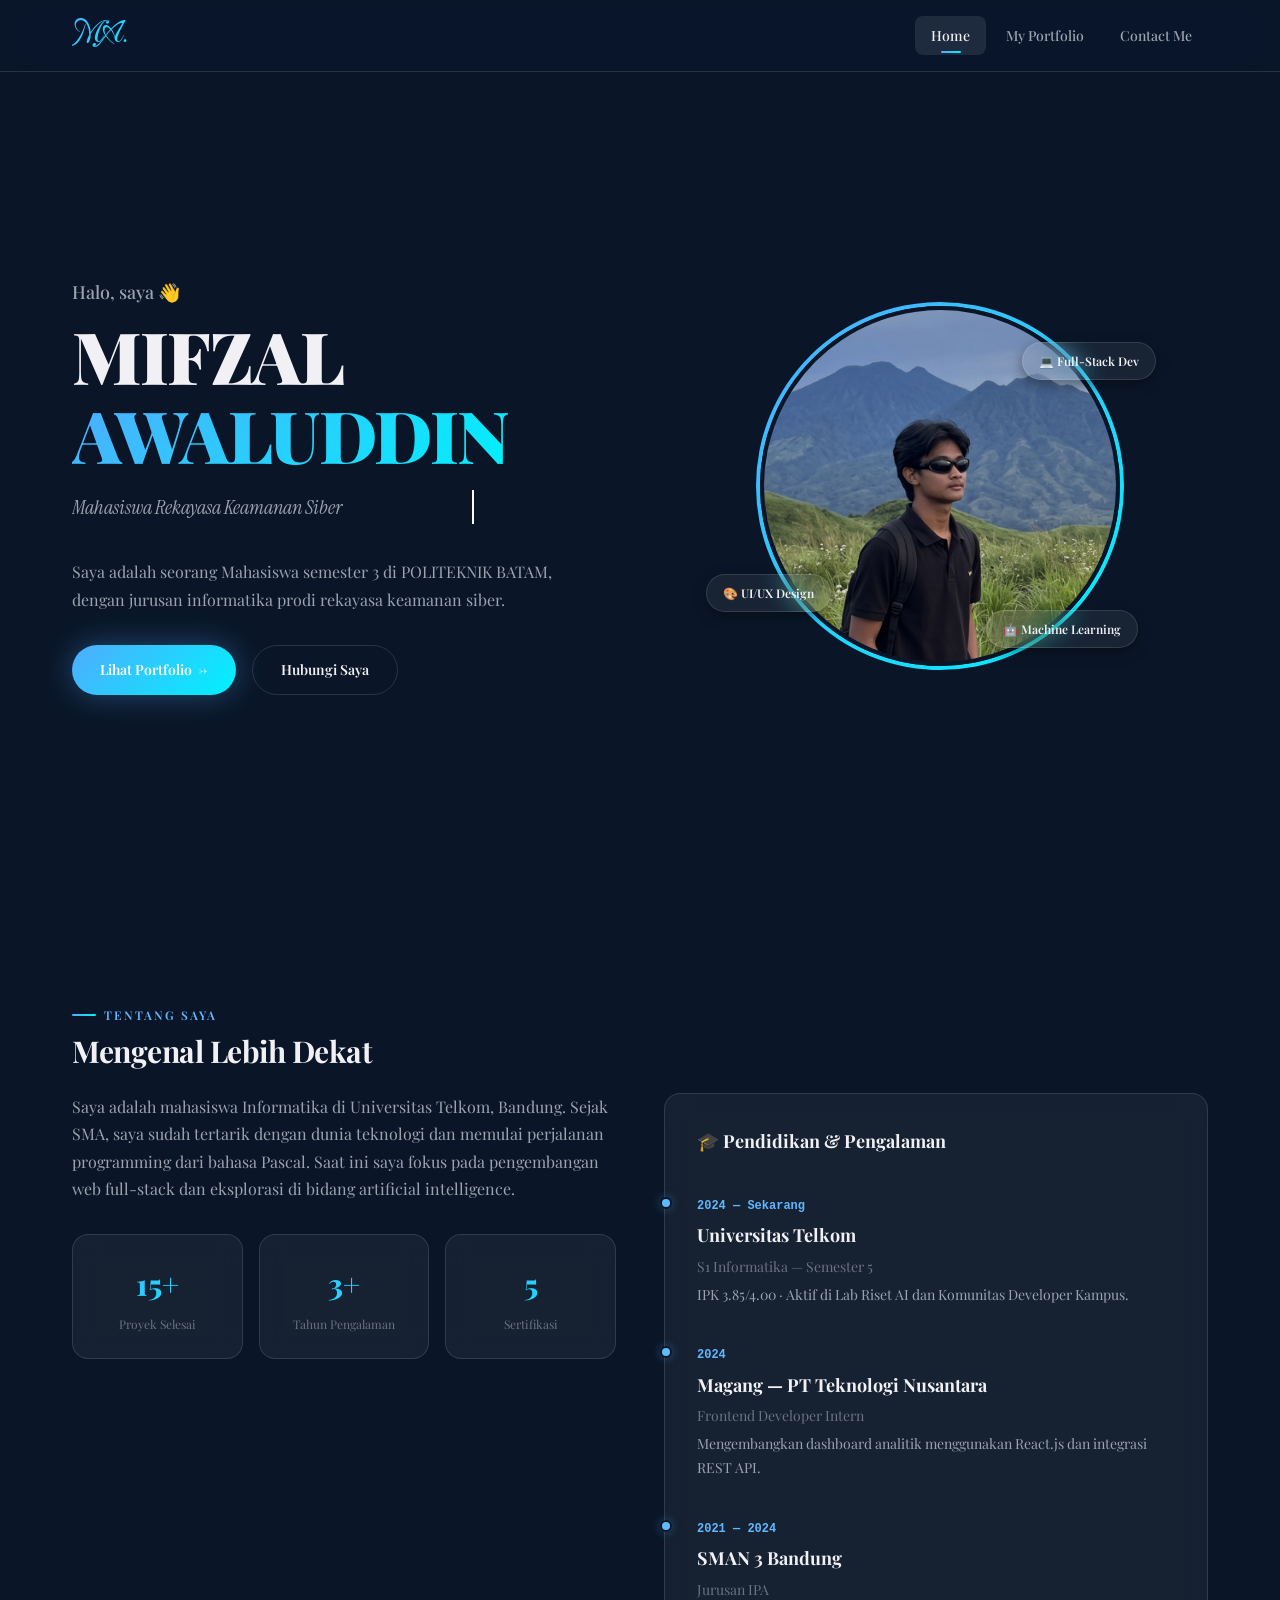
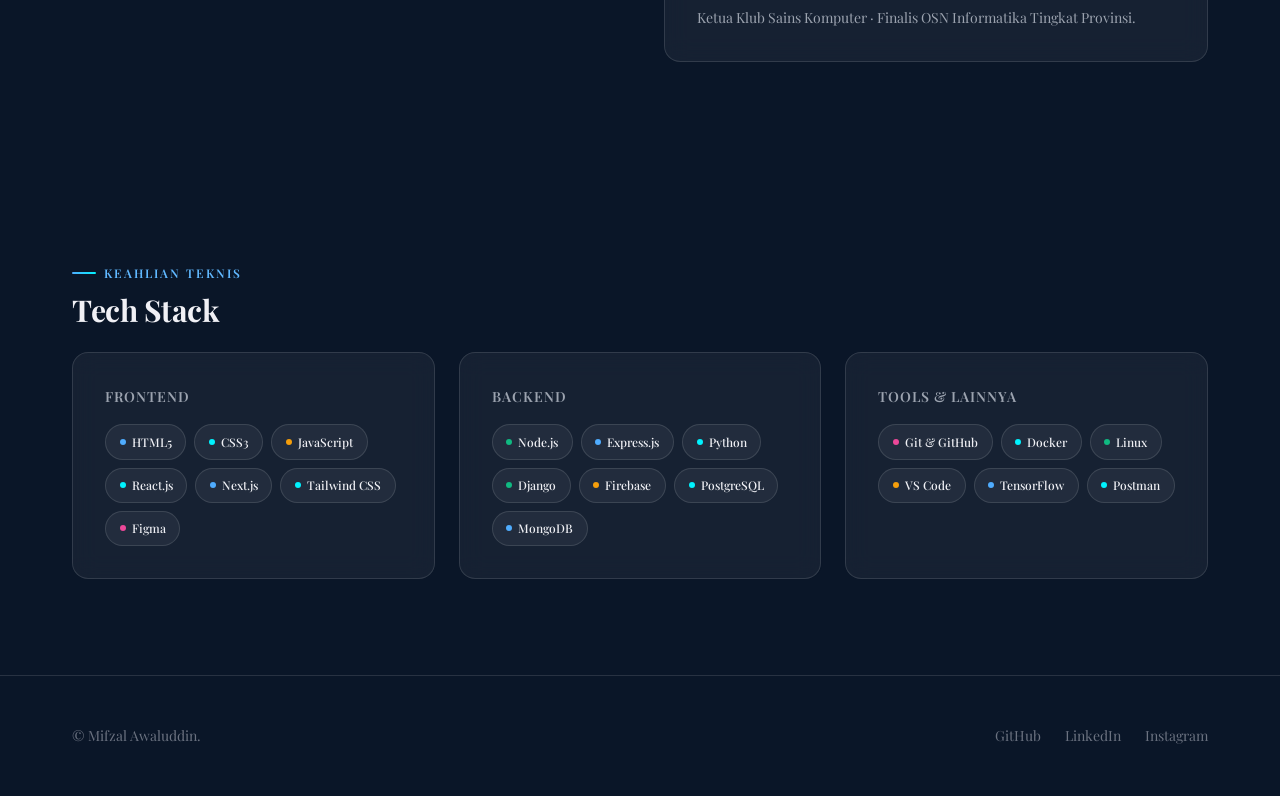
==== Minggu 1/index.html @ b187b5bf "Add files via upload" ====
<!DOCTYPE html>
<html lang="id">
<head>
  <meta charset="UTF-8" />
  <meta name="viewport" content="width=device-width, initial-scale=1.0" />
  <meta name="description" content="Website profil pribadi mifzal awaluddin — Mahasiswa Informatika, Web Developer, dan UI/UX Enthusiast." />
  <title>Mifzal Awaluddin</title>
  <link rel="stylesheet" href="style.css" />
</head>
<body>

  
  <div class="bg-orbs" aria-hidden="true">
    <div class="orb"></div>
  </div>

  <nav class="navbar" id="navbar">
    <div class="navbar__inner">
      <a href="index.html" class="navbar__logo">MA.</a>
      <div class="navbar__links" id="navLinks">
        <a href="index.html" class="active">Home</a>
        <a href="portfolio.html">My Portfolio</a>
        <a href="contact.html">Contact Me</a>
      </div>
      <button class="navbar__toggle" id="navToggle" aria-label="Toggle menu">
        <span></span><span></span><span></span>
      </button>
    </div>
  </nav>

  <!-- ====== HERO ====== -->
  <section class="hero" id="hero">
    <div class="container">
      <div class="hero__grid">

        <!-- Text Column -->
        <div class="hero__content">
          <p class="hero__greeting">Halo, saya <span>👋</span></p>
          <h1 class="hero__name">MIFZAL<br /><span class="gradient">AWALUDDIN</span></h1>
          <p class="hero__role">
            <span class="typing">Mahasiswa Rekayasa Keamanan Siber</span></p>
          <p class="hero__bio">
            Saya adalah seorang Mahasiswa semester 3 di POLITEKNIK BATAM, dengan jurusan informatika prodi rekayasa keamanan siber.
          </p>
          <div class="hero__actions">
            <a href="portfolio.html" class="btn btn--primary">
              Lihat Portfolio &nbsp;→
            </a>
            <a href="contact.html" class="btn btn--outline">
              Hubungi Saya
            </a>
          </div>
        </div>

        <!-- Photo Column -->
        <div class="hero__photo-wrapper">
          <div class="hero__photo-ring">
            <img
              src="assets/img/profile.jpg"
              alt="Foto profil Mifzal Awaluddin"
              class="hero__photo"
              width="360"
              height="360"
            />
            <span class="hero__float-badge">💻 Full-Stack Dev</span>
            <span class="hero__float-badge">🎨 UI/UX Design</span>
            <span class="hero__float-badge">🤖 Machine Learning</span>
          </div>
        </div>

      </div>
    </div>
  </section>

  <!-- ====== ABOUT ====== -->
  <section class="section" id="about">
    <div class="container">
      <span class="section__label">Tentang Saya</span>
      <h2 class="section__title">Mengenal Lebih Dekat</h2>

      <div class="about__grid">
        <div class="about__text">
          <p>
            Saya adalah mahasiswa Informatika di Universitas Telkom, Bandung.
            Sejak SMA, saya sudah tertarik dengan dunia teknologi dan memulai
            perjalanan programming dari bahasa Pascal. Saat ini saya fokus pada
            pengembangan web full-stack dan eksplorasi di bidang artificial intelligence.
          </p>

          <div class="about__stats">
            <div class="stat-card glass-card">
              <div class="stat-card__number">15+</div>
              <div class="stat-card__label">Proyek Selesai</div>
            </div>
            <div class="stat-card glass-card">
              <div class="stat-card__number">3+</div>
              <div class="stat-card__label">Tahun Pengalaman</div>
            </div>
            <div class="stat-card glass-card">
              <div class="stat-card__number">5</div>
              <div class="stat-card__label">Sertifikasi</div>
            </div>
          </div>
        </div>

        <!-- Education Timeline -->
        <div class="glass-card">
          <h3 style="font-size: var(--fs-lg); font-weight: 700; margin-bottom: var(--space-xl);">
            🎓 Pendidikan &amp; Pengalaman
          </h3>
          <div class="timeline">
            <div class="timeline__item">
              <span class="timeline__date">2024 — Sekarang</span>
              <h4 class="timeline__title">Universitas Telkom</h4>
              <p class="timeline__subtitle">S1 Informatika — Semester 5</p>
              <p class="timeline__desc">IPK 3.85/4.00 · Aktif di Lab Riset AI dan Komunitas Developer Kampus.</p>
            </div>
            <div class="timeline__item">
              <span class="timeline__date">2024</span>
              <h4 class="timeline__title">Magang — PT Teknologi Nusantara</h4>
              <p class="timeline__subtitle">Frontend Developer Intern</p>
              <p class="timeline__desc">Mengembangkan dashboard analitik menggunakan React.js dan integrasi REST API.</p>
            </div>
            <div class="timeline__item">
              <span class="timeline__date">2021 — 2024</span>
              <h4 class="timeline__title">SMAN 3 Bandung</h4>
              <p class="timeline__subtitle">Jurusan IPA</p>
              <p class="timeline__desc">Ketua Klub Sains Komputer · Finalis OSN Informatika Tingkat Provinsi.</p>
            </div>
          </div>
        </div>
      </div>
    </div>
  </section>

  <!-- ====== SKILLS ====== -->
  <section class="section" id="skills">
    <div class="container">
      <span class="section__label">Keahlian Teknis</span>
      <h2 class="section__title">Tech Stack</h2>

      <div class="skills__categories">
        <div class="glass-card">
          <h3 class="skill-category__title">Frontend</h3>
          <div class="skill-badges">
            <span class="skill-badge"><span class="dot dot--purple"></span>HTML5</span>
            <span class="skill-badge"><span class="dot dot--cyan"></span>CSS3</span>
            <span class="skill-badge"><span class="dot dot--yellow"></span>JavaScript</span>
            <span class="skill-badge"><span class="dot dot--cyan"></span>React.js</span>
            <span class="skill-badge"><span class="dot dot--purple"></span>Next.js</span>
            <span class="skill-badge"><span class="dot dot--cyan"></span>Tailwind CSS</span>
            <span class="skill-badge"><span class="dot dot--pink"></span>Figma</span>
          </div>
        </div>

        <div class="glass-card">
          <h3 class="skill-category__title">Backend</h3>
          <div class="skill-badges">
            <span class="skill-badge"><span class="dot dot--green"></span>Node.js</span>
            <span class="skill-badge"><span class="dot dot--purple"></span>Express.js</span>
            <span class="skill-badge"><span class="dot dot--cyan"></span>Python</span>
            <span class="skill-badge"><span class="dot dot--green"></span>Django</span>
            <span class="skill-badge"><span class="dot dot--yellow"></span>Firebase</span>
            <span class="skill-badge"><span class="dot dot--cyan"></span>PostgreSQL</span>
            <span class="skill-badge"><span class="dot dot--purple"></span>MongoDB</span>
          </div>
        </div>

        <div class="glass-card">
          <h3 class="skill-category__title">Tools &amp; Lainnya</h3>
          <div class="skill-badges">
            <span class="skill-badge"><span class="dot dot--pink"></span>Git &amp; GitHub</span>
            <span class="skill-badge"><span class="dot dot--cyan"></span>Docker</span>
            <span class="skill-badge"><span class="dot dot--green"></span>Linux</span>
            <span class="skill-badge"><span class="dot dot--yellow"></span>VS Code</span>
            <span class="skill-badge"><span class="dot dot--purple"></span>TensorFlow</span>
            <span class="skill-badge"><span class="dot dot--cyan"></span>Postman</span>
          </div>
        </div>
      </div>
    </div>
  </section>

  <!-- ====== FOOTER ====== -->
  <footer class="footer">
    <div class="container">
      <div class="footer__inner">
        <p class="footer__copy">&copy; Mifzal Awaluddin.</p>
        <div class="footer__links">
          <a href="https://github.com/" target="_blank" rel="noopener">GitHub</a>
          <a href="https://linkedin.com/" target="_blank" rel="noopener">LinkedIn</a>
          <a href="https://instagram.com/" target="_blank" rel="noopener">Instagram</a>
        </div>
      </div>
    </div>
  </footer>

  <!-- Scroll Animation Script -->
  <script>
    // Mobile nav toggle
    const toggle = document.getElementById('navToggle');
    const navLinks = document.getElementById('navLinks');
    toggle.addEventListener('click', () => navLinks.classList.toggle('open'));

    // Scroll-based fade-in
    const faders = document.querySelectorAll('.glass-card, .stat-card, .timeline__item');
    faders.forEach(el => el.classList.add('fade-in'));
    const observer = new IntersectionObserver((entries) => {
      entries.forEach(entry => {
        if (entry.isIntersecting) {
          entry.target.classList.add('visible');
          observer.unobserve(entry.target);
        }
      });
    }, { threshold: 0.15 });
    faders.forEach(el => observer.observe(el));
  </script>

</body>
</html>
---- Minggu 1/style.css ----
@import url('https://fonts.googleapis.com/css2?family=Playfair+Display:ital,wght@0,400;0,500;0,600;0,700;0,800;0,900;1,400;1,500;1,600;1,700&family=Carattere&family=Instrument+Serif:ital@0;1&display=swap');

:root {
  --bg-primary: #0a1628;
  --bg-secondary: #0d1f3c;
  --bg-card: rgba(255, 255, 255, 0.05);
  --bg-card-hover: rgba(255, 255, 255, 0.09);
  --glass: rgba(255, 255, 255, 0.06);
  --glass-border: rgba(255, 255, 255, 0.12);

  --text-primary: #f0f0f5;
  --text-secondary: #9ca3af;
  --text-muted: #6b7280;

  --accent-start: #4facfe;
  --accent-end: #00f2fe;
  --accent: #60b8ff;
  --accent-hover: #93d1ff;
  --accent-glow: rgba(79, 172, 254, 0.35);

  --success: #10b981;
  --warning: #f59e0b;
  --danger: #ef4444;

  --space-xs: 0.25rem;
  --space-sm: 0.5rem;
  --space-md: 1rem;
  --space-lg: 1.5rem;
  --space-xl: 2rem;
  --space-2xl: 3rem;
  --space-3xl: 4rem;
  --space-4xl: 6rem;

  --font-heading: 'Playfair Display', 'Georgia', serif;
  --font-accent: 'Carattere', cursive;
  --font-serif: 'Instrument Serif', 'Georgia', serif;
  --font-sans: 'Playfair Display', 'Georgia', serif;
  --font-mono: 'Courier New', monospace;

  --fs-xs: 0.75rem;
  --fs-sm: 0.875rem;
  --fs-base: 1rem;
  --fs-lg: 1.125rem;
  --fs-xl: 1.25rem;
  --fs-2xl: 1.5rem;
  --fs-3xl: 1.875rem;
  --fs-4xl: 2.25rem;
  --fs-5xl: 3rem;
  --fs-hero: clamp(2.5rem, 6vw, 4.5rem);

  --radius-sm: 0.5rem;
  --radius-md: 0.75rem;
  --radius-lg: 1rem;
  --radius-xl: 1.5rem;
  --radius-full: 9999px;

  --shadow-sm: 0 1px 3px rgba(0, 0, 0, .3);
  --shadow-md: 0 4px 14px rgba(0, 0, 0, .4);
  --shadow-lg: 0 10px 40px rgba(0, 0, 0, .5);
  --shadow-glow: 0 0 30px var(--accent-glow);

  --ease-out: cubic-bezier(.22, 1, .36, 1);
  --duration: 0.35s;

  --max-width: 1200px;
  --nav-height: 72px;
}

*,
*::before,
*::after {
  box-sizing: border-box;
  margin: 0;
  padding: 0;
}

html {
  scroll-behavior: smooth;
  -webkit-font-smoothing: antialiased;
  -moz-osx-font-smoothing: grayscale;
}

body {
  font-family: var(--font-sans);
  font-size: var(--fs-base);
  line-height: 1.7;
  color: var(--text-primary);
  background: var(--bg-primary);
  overflow-x: hidden;
  min-height: 100vh;
}

a {
  color: var(--accent);
  text-decoration: none;
  transition: color var(--duration) var(--ease-out);
}

a:hover {
  color: var(--accent-hover);
}

img {
  max-width: 100%;
  height: auto;
  display: block;
}

ul,
ol {
  list-style: none;
}



.navbar {
  position: fixed;
  top: 0;
  left: 0;
  right: 0;
  z-index: 1000;
  height: var(--nav-height);
  display: flex;
  align-items: center;
  justify-content: center;
  background: rgba(10, 22, 40, 0.8);
  backdrop-filter: blur(20px) saturate(180%);
  -webkit-backdrop-filter: blur(20px) saturate(180%);
  border-bottom: 1px solid var(--glass-border);
}

.navbar__inner {
  width: 100%;
  max-width: var(--max-width);
  padding: 0 var(--space-xl);
  display: flex;
  align-items: center;
  justify-content: space-between;
}

.navbar__logo {
  font-family: var(--font-accent);
  font-size: 2rem;
  font-weight: 400;
  letter-spacing: 1px;
  background: linear-gradient(135deg, var(--accent-start), var(--accent-end));
  -webkit-background-clip: text;
  -webkit-text-fill-color: transparent;
  background-clip: text;
}

.navbar__links {
  display: flex;
  gap: var(--space-xs);
}

.navbar__links a {
  padding: var(--space-sm) var(--space-md);
  border-radius: var(--radius-sm);
  font-size: var(--fs-sm);
  font-weight: 500;
  color: var(--text-secondary);
  transition: all var(--duration) var(--ease-out);
  position: relative;
}

.navbar__links a:hover,
.navbar__links a.active {
  color: var(--text-primary);
  background: var(--bg-card-hover);
}

.navbar__links a.active::after {
  content: '';
  position: absolute;
  bottom: 2px;
  left: 50%;
  transform: translateX(-50%);
  width: 20px;
  height: 2px;
  border-radius: 1px;
  background: linear-gradient(90deg, var(--accent-start), var(--accent-end));
}

.navbar__toggle {
  display: none;
  flex-direction: column;
  gap: 5px;
  background: none;
  border: none;
  cursor: pointer;
  padding: var(--space-sm);
}

.navbar__toggle span {
  width: 22px;
  height: 2px;
  background: var(--text-primary);
  border-radius: 2px;
  transition: all 0.3s ease;
}

.container {
  width: 100%;
  max-width: var(--max-width);
  margin: 0 auto;
  padding: 0 var(--space-xl);
}

.section {
  padding: var(--space-4xl) 0;
}

.section__label {
  display: inline-flex;
  align-items: center;
  gap: var(--space-sm);
  font-size: var(--fs-xs);
  font-weight: 600;
  text-transform: uppercase;
  letter-spacing: 2px;
  color: var(--accent);
  margin-bottom: var(--space-sm);
}

.section__label::before {
  content: '';
  width: 24px;
  height: 2px;
  background: linear-gradient(90deg, var(--accent-start), var(--accent-end));
  border-radius: 1px;
}

.section__title {
  font-family: var(--font-heading);
  font-size: var(--fs-3xl);
  font-weight: 700;
  letter-spacing: -0.5px;
  line-height: 1.2;
  margin-bottom: var(--space-lg);
}

/* ---------- Hero ---------- */
.hero {
  min-height: 100vh;
  display: flex;
  align-items: center;
  padding-top: var(--nav-height);
}

.hero__grid {
  display: grid;
  grid-template-columns: 1fr 1fr;
  gap: var(--space-3xl);
  align-items: center;
}

.hero__content {
  animation: fadeSlideUp 0.8s var(--ease-out) both;
}

.hero__greeting {
  font-size: var(--fs-lg);
  font-weight: 500;
  color: var(--text-secondary);
  margin-bottom: var(--space-sm);
}

.hero__greeting span {
  display: inline-block;
  animation: wave 2.5s ease-in-out infinite;
  transform-origin: 70% 70%;
}

@keyframes wave {

  0%,
  60%,
  100% {
    transform: rotate(0deg);
  }

  10%,
  30% {
    transform: rotate(14deg);
  }

  20% {
    transform: rotate(-8deg);
  }

  40% {
    transform: rotate(-4deg);
  }

  50% {
    transform: rotate(10deg);
  }
}

.hero__name {
  font-family: var(--font-heading);
  font-size: var(--fs-hero);
  font-weight: 900;
  line-height: 1.1;
  letter-spacing: -1.5px;
  margin-bottom: var(--space-md);
}

.hero__name .gradient {
  background: linear-gradient(135deg, var(--accent-start), var(--accent-end));
  -webkit-background-clip: text;
  -webkit-text-fill-color: transparent;
  background-clip: text;
}

.hero__role {
  font-family: var(--font-serif);
  font-size: var(--fs-xl);
  font-weight: 400;
  font-style: italic;
  color: var(--text-secondary);
  margin-bottom: var(--space-lg);
}

.hero__role .typing {
  display: inline-block;
  overflow: hidden;
  white-space: nowrap;
  border-right: 2px solid white;
  width: 0;
  animation:
    typing 3s steps(40) 0.5s forwards,
    blink 0.6s step-end infinite;
}

@keyframes typing {
  from {
    width: 0;
  }

  to {
    width: 75%;
  }

}

@keyframes blink {
  30% {
    border-color: transparent;
  }

}

.hero__bio {
  color: var(--text-secondary);
  font-size: var(--fs-base);
  max-width: 480px;
  margin-bottom: var(--space-xl);
}

.hero__actions {
  display: flex;
  gap: var(--space-md);
  flex-wrap: wrap;
}

.hero__photo-wrapper {
  display: flex;
  justify-content: center;
  animation: fadeSlideUp 0.8s var(--ease-out) 0.2s both;
}

.hero__photo-ring {
  position: relative;
  width: 360px;
  height: 360px;
}

.hero__photo-ring::before {
  content: '';
  position: absolute;
  inset: -4px;
  border-radius: 50%;
  background: linear-gradient(135deg, var(--accent-start), var(--accent-end));
  animation: rotateBorder 6s linear infinite;
}

@keyframes rotateBorder {
  to {
    transform: rotate(360deg);
  }
}

.hero__photo-ring::after {
  content: '';
  position: absolute;
  inset: 0;
  border-radius: 50%;
  background: var(--bg-primary);
}

.hero__photo {
  position: relative;
  z-index: 1;
  width: 100%;
  height: 100%;
  border-radius: 50%;
  object-fit: cover;
  border: 4px solid var(--bg-primary);
}

.hero__float-badge {
  position: absolute;
  z-index: 2;
  padding: var(--space-sm) var(--space-md);
  background: var(--glass);
  backdrop-filter: blur(12px);
  border: 1px solid var(--glass-border);
  border-radius: var(--radius-full);
  font-size: var(--fs-xs);
  font-weight: 600;
  color: var(--text-primary);
  white-space: nowrap;
  animation: floatBadge 4s ease-in-out infinite;
  box-shadow: var(--shadow-md);
}

.hero__float-badge:nth-child(2) {
  top: 10%;
  right: -10%;
  animation-delay: 0s;
}

.hero__float-badge:nth-child(3) {
  bottom: 15%;
  left: -15%;
  animation-delay: -1.5s;
}

.hero__float-badge:nth-child(4) {
  bottom: 5%;
  right: -5%;
  animation-delay: -3s;
}

@keyframes floatBadge {

  0%,
  100% {
    transform: translateY(0);
  }

  50% {
    transform: translateY(-10px);
  }
}

.btn {
  display: inline-flex;
  align-items: center;
  gap: var(--space-sm);
  padding: 0.75rem 1.75rem;
  border: none;
  border-radius: var(--radius-full);
  font-family: var(--font-sans);
  font-size: var(--fs-sm);
  font-weight: 600;
  cursor: pointer;
  transition: all var(--duration) var(--ease-out);
  text-decoration: none;
}

.btn--primary {
  background: linear-gradient(135deg, var(--accent-start), var(--accent-end));
  color: #fff;
  box-shadow: var(--shadow-glow);
}

.btn--primary:hover {
  transform: translateY(-2px);
  box-shadow: 0 0 40px var(--accent-glow);
  color: #fff;
}

.btn--outline {
  background: transparent;
  color: var(--text-primary);
  border: 1px solid var(--glass-border);
}

.btn--outline:hover {
  background: var(--bg-card-hover);
  border-color: var(--accent);
  color: var(--text-primary);
}

.btn--sm {
  padding: 0.5rem 1.2rem;
  font-size: var(--fs-xs);
}

.glass-card {
  background: var(--bg-card);
  backdrop-filter: blur(12px);
  border: 1px solid var(--glass-border);
  border-radius: var(--radius-lg);
  padding: var(--space-xl);
  transition: all var(--duration) var(--ease-out);
}

.glass-card:hover {
  background: var(--bg-card-hover);
  border-color: rgba(79, 172, 254, 0.3);
  transform: translateY(-4px);
  box-shadow: var(--shadow-lg);
}

.about__grid {
  display: grid;
  grid-template-columns: 1fr 1fr;
  gap: var(--space-2xl);
  align-items: start;
}

.about__text p {
  color: var(--text-secondary);
  margin-bottom: var(--space-md);
}

.about__stats {
  display: grid;
  grid-template-columns: repeat(3, 1fr);
  gap: var(--space-md);
  margin-top: var(--space-xl);
}

.stat-card {
  text-align: center;
  padding: var(--space-lg);
}

.stat-card__number {
  font-size: var(--fs-3xl);
  font-weight: 800;
  background: linear-gradient(135deg, var(--accent-start), var(--accent-end));
  -webkit-background-clip: text;
  -webkit-text-fill-color: transparent;
  background-clip: text;
}

.stat-card__label {
  font-size: var(--fs-xs);
  color: var(--text-muted);
  margin-top: var(--space-xs);
}

.skills__categories {
  display: grid;
  grid-template-columns: repeat(auto-fit, minmax(300px, 1fr));
  gap: var(--space-lg);
}

.skill-category__title {
  font-size: var(--fs-sm);
  font-weight: 600;
  color: var(--text-secondary);
  margin-bottom: var(--space-md);
  text-transform: uppercase;
  letter-spacing: 1px;
}

.skill-badges {
  display: flex;
  flex-wrap: wrap;
  gap: var(--space-sm);
}

.skill-badge {
  display: inline-flex;
  align-items: center;
  gap: 6px;
  padding: 0.4rem 0.85rem;
  background: var(--bg-card);
  border: 1px solid var(--glass-border);
  border-radius: var(--radius-full);
  font-size: var(--fs-xs);
  font-weight: 500;
  color: var(--text-primary);
  transition: all var(--duration) var(--ease-out);
}

.skill-badge:hover {
  background: rgba(79, 172, 254, 0.15);
  border-color: var(--accent);
  transform: translateY(-2px);
}

.skill-badge .dot {
  width: 6px;
  height: 6px;
  border-radius: 50%;
}

.skill-badge .dot--purple {
  background: var(--accent-start);
}

.skill-badge .dot--cyan {
  background: var(--accent-end);
}

.skill-badge .dot--pink {
  background: #ec4899;
}

.skill-badge .dot--green {
  background: var(--success);
}

.skill-badge .dot--yellow {
  background: var(--warning);
}

.skill-badge .dot--red {
  background: var(--danger);
}

  position: relative;
  padding-left: var(--space-xl);
}

.timeline::before {
  content: '';
  position: absolute;
  left: 0;
  top: 8px;
  bottom: 8px;
  width: 2px;
  background: linear-gradient(180deg, var(--accent-start), var(--accent-end));
  border-radius: 1px;
}

.timeline__item {
  position: relative;
  margin-bottom: var(--space-xl);
}

.timeline__item:last-child {
  margin-bottom: 0;
}

.timeline__item::before {
  content: '';
  position: absolute;
  left: calc(-1 * var(--space-xl) - 5px);
  top: 8px;
  width: 12px;
  height: 12px;
  border-radius: 50%;
  background: var(--accent);
  border: 2px solid var(--bg-primary);
  box-shadow: 0 0 10px var(--accent-glow);
}

.timeline__date {
  font-size: var(--fs-xs);
  font-weight: 600;
  color: var(--accent);
  font-family: var(--font-mono);
}

.timeline__title {
  font-size: var(--fs-lg);
  font-weight: 700;
  margin: var(--space-xs) 0;
}

.timeline__subtitle {
  font-size: var(--fs-sm);
  color: var(--text-muted);
}

.timeline__desc {
  font-size: var(--fs-sm);
  color: var(--text-secondary);
  margin-top: var(--space-xs);
}

.timeline__header {
  display: flex;
  align-items: flex-start;
  gap: var(--space-md);
  margin-bottom: var(--space-xs);
}

.timeline__logo {
  width: 52px;
  height: 52px;
  min-width: 52px;
  aspect-ratio: 1 / 1;
  flex-shrink: 0;
  object-fit: cover;
  background: rgba(255, 255, 255, 0.05);
  border: 1px solid var(--glass-border);
  border-radius: var(--radius-md);
  padding: 0;
  overflow: hidden;
  backdrop-filter: blur(9px);
  image-rendering: -webkit-optimize-contrast;
  transition: all var(--duration) var(--ease-out);
}

.timeline__logo:hover {
  border-color: var(--accent);
  transform: translateY(-2px) scale(1.04);
  box-shadow: 0 0 16px var(--accent-glow);
}


.timeline__info {
  flex: 1;
}

.portfolio__grid {
  display: grid;
  grid-template-columns: repeat(auto-fill, minmax(340px, 1fr));
  gap: var(--space-xl);
}

.project-card {
  overflow: hidden;
  padding: 0;
  display: flex;
  flex-direction: column;
}

.project-card__img {
  position: relative;
  overflow: hidden;
  aspect-ratio: 16 / 10;
}

.project-card__img img {
  width: 100%;
  height: 100%;
  object-fit: cover;
  transition: transform 0.5s var(--ease-out);
}

.project-card:hover .project-card__img img {
  transform: scale(1.08);
}

.project-card__overlay {
  position: absolute;
  inset: 0;
  background: linear-gradient(to top, rgba(10, 10, 15, 0.85), transparent 60%);
  pointer-events: none;
}

.project-card__body {
  padding: var(--space-lg);
  flex: 1;
  display: flex;
  flex-direction: column;
}

.project-card__title {
  font-family: var(--font-heading);
  font-size: var(--fs-xl);
  font-weight: 700;
  margin-bottom: var(--space-sm);
}

.project-card__desc {
  font-size: var(--fs-sm);
  color: var(--text-secondary);
  margin-bottom: var(--space-md);
  flex: 1;
}

.project-card__tags {
  display: flex;
  flex-wrap: wrap;
  gap: var(--space-xs);
  margin-bottom: var(--space-md);
}

.tag {
  padding: 0.2rem 0.6rem;
  background: rgba(79, 172, 254, 0.12);
  border: 1px solid rgba(79, 172, 254, 0.25);
  border-radius: var(--radius-full);
  font-size: 0.65rem;
  font-weight: 600;
  color: var(--accent-hover);
  text-transform: uppercase;
  letter-spacing: 0.5px;
}

.project-card__links {
  display: flex;
  gap: var(--space-sm);
}

.contact__grid {
  display: grid;
  grid-template-columns: 1fr 1.2fr;
  gap: var(--space-2xl);
  align-items: start;
}

.contact__info-card {
  padding: var(--space-2xl);
}

.contact__info-title {
  font-family: var(--font-heading);
  font-size: var(--fs-2xl);
  font-weight: 700;
  margin-bottom: var(--space-md);
}

.contact__info-text {
  color: var(--text-secondary);
  margin-bottom: var(--space-xl);
}

.contact__detail {
  display: flex;
  align-items: center;
  gap: var(--space-md);
  margin-bottom: var(--space-lg);
}

.contact__detail-icon {
  width: 44px;
  height: 44px;
  display: flex;
  align-items: center;
  justify-content: center;
  border-radius: var(--radius-md);
  background: rgba(79, 172, 254, 0.12);
  font-size: var(--fs-lg);
  flex-shrink: 0;
}

.contact__detail-label {
  font-size: var(--fs-xs);
  color: var(--text-muted);
  text-transform: uppercase;
  letter-spacing: 1px;
}

.contact__detail-value {
  font-size: var(--fs-sm);
  color: var(--text-primary);
  font-weight: 500;
}

.contact__socials {
  display: flex;
  gap: var(--space-sm);
  margin-top: var(--space-xl);
}

.contact__social-link {
  width: 40px;
  height: 40px;
  display: flex;
  align-items: center;
  justify-content: center;
  border-radius: var(--radius-sm);
  background: var(--bg-card);
  border: 1px solid var(--glass-border);
  color: var(--text-secondary);
  font-size: var(--fs-lg);
  transition: all var(--duration) var(--ease-out);
}

.contact__social-link:hover {
  background: rgba(79, 172, 254, 0.15);
  border-color: var(--accent);
  color: var(--accent);
  transform: translateY(-2px);
}

.contact__form {
  padding: var(--space-2xl);
}

.form-group {
  margin-bottom: var(--space-lg);
}

.form-group label {
  display: block;
  font-size: var(--fs-sm);
  font-weight: 600;
  color: var(--text-primary);
  margin-bottom: var(--space-sm);
}

.form-group label .required {
  color: var(--danger);
  margin-left: 2px;
}

.form-input,
.form-select,
.form-textarea {
  width: 100%;
  padding: 0.75rem 1rem;
  background: rgba(255, 255, 255, 0.04);
  border: 1px solid var(--glass-border);
  border-radius: var(--radius-md);
  font-family: var(--font-sans);
  font-size: var(--fs-sm);
  color: var(--text-primary);
  transition: all var(--duration) var(--ease-out);
  outline: none;
}

.form-input::placeholder,
.form-textarea::placeholder {
  color: var(--text-muted);
}

.form-input:focus,
.form-select:focus,
.form-textarea:focus {
  border-color: var(--accent);
  box-shadow: 0 0 0 3px rgba(79, 172, 254, 0.15);
  background: rgba(255, 255, 255, 0.06);
}

.form-select {
  appearance: none;
  background-image: url("data:image/svg+xml,%3Csvg xmlns='http://www.w3.org/2000/svg' width='12' height='12' fill='%239ca3af' viewBox='0 0 16 16'%3E%3Cpath d='M7.247 11.14 2.451 5.658C1.885 5.013 2.345 4 3.204 4h9.592a1 1 0 0 1 .753 1.659l-4.796 5.48a1 1 0 0 1-1.506 0z'/%3E%3C/svg%3E");
  background-repeat: no-repeat;
  background-position: right 1rem center;
  cursor: pointer;
}

.form-select option {
  background: var(--bg-secondary);
  color: var(--text-primary);
}

.form-textarea {
  resize: vertical;
  min-height: 120px;
}

.form-row {
  display: grid;
  grid-template-columns: 1fr 1fr;
  gap: var(--space-md);
}

.form-checkbox {
  display: flex;
  align-items: flex-start;
  gap: var(--space-sm);
  cursor: pointer;
}

.form-checkbox input[type="checkbox"] {
  accent-color: var(--accent);
  width: 16px;
  height: 16px;
  margin-top: 3px;
  flex-shrink: 0;
}

.form-checkbox span {
  font-size: var(--fs-sm);
  color: var(--text-secondary);
}

.btn--submit {
  width: 100%;
  justify-content: center;
  padding: 0.9rem;
  font-size: var(--fs-base);
  margin-top: var(--space-sm);
}

.page-header {
  padding-top: calc(var(--nav-height) + var(--space-4xl));
  padding-bottom: var(--space-2xl);
  text-align: center;
}

.page-header__title {
  font-family: var(--font-heading);
  font-size: var(--fs-4xl);
  font-weight: 800;
  letter-spacing: -1px;
  margin-bottom: var(--space-md);
}

.page-header__title .gradient {
  background: linear-gradient(135deg, var(--accent-start), var(--accent-end));
  -webkit-background-clip: text;
  -webkit-text-fill-color: transparent;
  background-clip: text;
}

.page-header__desc {
  font-family: var(--font-serif);
  font-size: var(--fs-lg);
  font-style: italic;
  color: var(--text-secondary);
  max-width: 600px;
  margin: 0 auto;
}

.filter-tabs {
  display: flex;
  justify-content: center;
  gap: var(--space-sm);
  margin-bottom: var(--space-2xl);
  flex-wrap: wrap;
}

.filter-tab {
  padding: 0.5rem 1.2rem;
  border: 1px solid var(--glass-border);
  border-radius: var(--radius-full);
  background: transparent;
  color: var(--text-secondary);
  font-family: var(--font-sans);
  font-size: var(--fs-sm);
  font-weight: 500;
  cursor: pointer;
  transition: all var(--duration) var(--ease-out);
}

.filter-tab:hover,
.filter-tab.active {
  background: linear-gradient(135deg, var(--accent-start), var(--accent-end));
  border-color: transparent;
  color: #fff;
}

.footer {
  border-top: 1px solid var(--glass-border);
  padding: var(--space-2xl) 0;
}

.footer__inner {
  display: flex;
  justify-content: space-between;
  align-items: center;
  flex-wrap: wrap;
  gap: var(--space-md);
}

.footer__copy {
  font-size: var(--fs-sm);
  color: var(--text-muted);
}

.footer__links {
  display: flex;
  gap: var(--space-lg);
}

.footer__links a {
  font-size: var(--fs-sm);
  color: var(--text-muted);
}

.footer__links a:hover {
  color: var(--text-primary);
}

@keyframes fadeSlideUp {
  from {
    opacity: 0;
    transform: translateY(30px);
  }

  to {
    opacity: 1;
    transform: translateY(0);
  }
}

.fade-in {
  opacity: 0;
  transform: translateY(20px);
  transition: opacity 0.6s var(--ease-out), transform 0.6s var(--ease-out);
}

.fade-in.visible {
  opacity: 1;
  transform: translateY(0);
}

::-webkit-scrollbar {
  width: 8px;
}

::-webkit-scrollbar-track {
  background: var(--bg-primary);
}

::-webkit-scrollbar-thumb {
  background: rgba(79, 172, 254, 0.3);
  border-radius: 4px;
}

::-webkit-scrollbar-thumb:hover {
  background: rgba(79, 172, 254, 0.5);
}

@media (max-width: 768px) {
  .hero__grid {
    grid-template-columns: 1fr;
    text-align: center;
  }

  .hero__bio {
    margin-left: auto;
    margin-right: auto;
  }

  .hero__actions {
    justify-content: center;
  }

  .hero__photo-wrapper {
    order: -1;
  }

  .hero__photo-ring {
    width: 260px;
    height: 260px;
  }

  .hero__float-badge {
    display: none;
  }

  .about__grid {
    grid-template-columns: 1fr;
  }

  .about__stats {
    grid-template-columns: repeat(3, 1fr);
  }

  .portfolio__grid {
    grid-template-columns: 1fr;
  }

  .contact__grid {
    grid-template-columns: 1fr;
  }

  .form-row {
    grid-template-columns: 1fr;
  }

  .navbar__links {
    display: none;
  }

  .navbar__links.open {
    display: flex;
    flex-direction: column;
    position: absolute;
    top: var(--nav-height);
    left: 0;
    right: 0;
    background: rgba(10, 22, 40, 0.95);
    backdrop-filter: blur(20px);
    padding: var(--space-lg);
    border-bottom: 1px solid var(--glass-border);
  }

  .navbar__toggle {
    display: flex;
  }

  .footer__inner {
    flex-direction: column;
    text-align: center;
  }
}

@media (max-width: 480px) {
  .about__stats {
    grid-template-columns: 1fr;
  }

  .skills__categories {
    grid-template-columns: 1fr;
  }
}
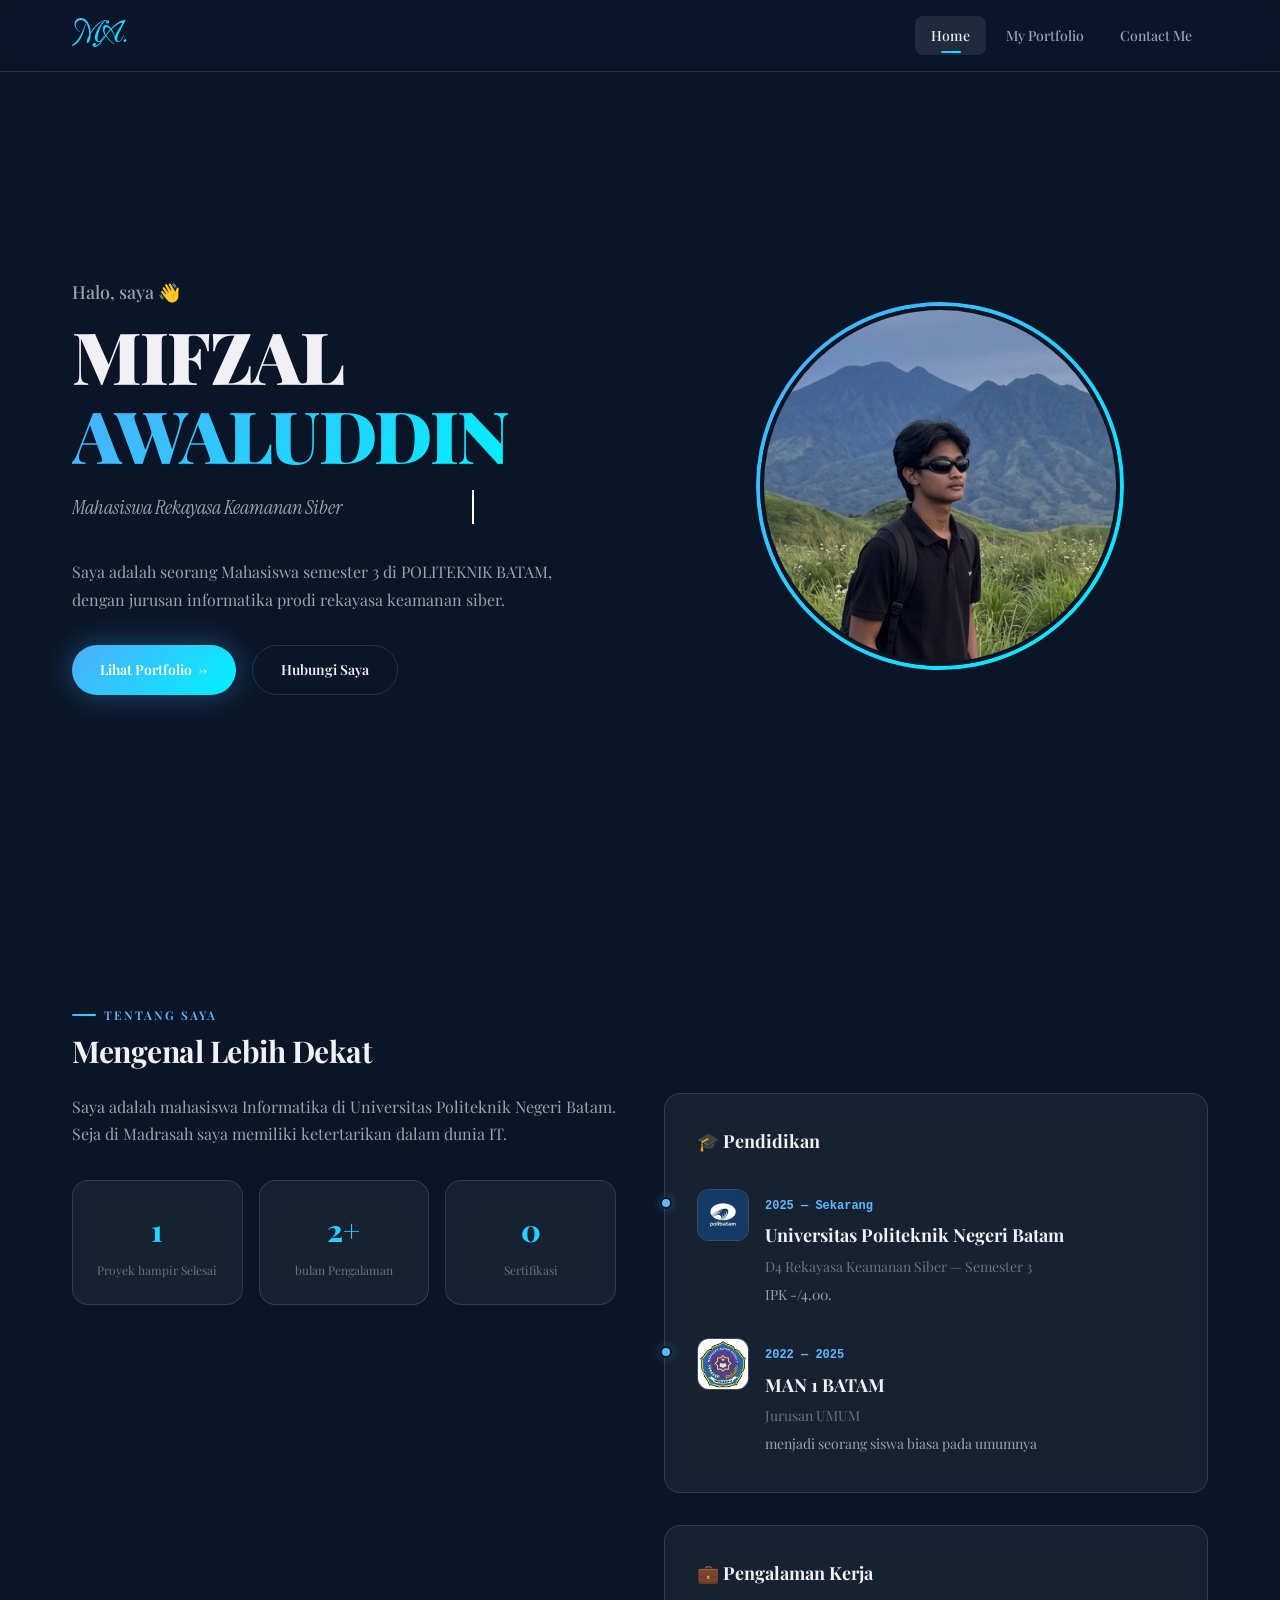
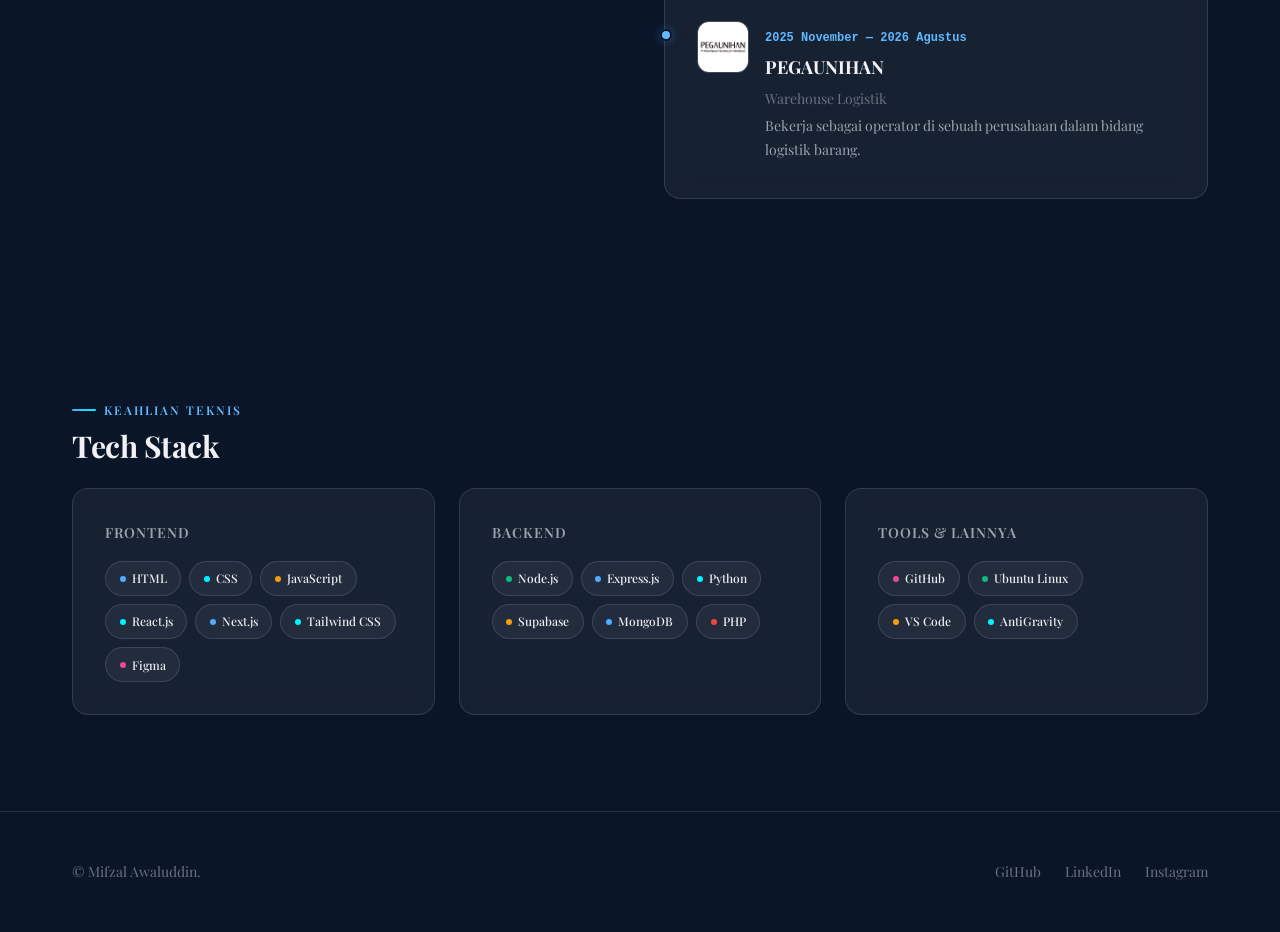
==== commit 7f39d49e: "Add files via upload" ====
--- a/Minggu 1/index.html
+++ b/Minggu 1/index.html
@@ -1,25 +1,24 @@
-    <!DOCTYPE html>
+<!DOCTYPE html>
 <html lang="id">
+
 <head>
   <meta charset="UTF-8" />
   <meta name="viewport" content="width=device-width, initial-scale=1.0" />
-  <meta name="description" content="Website profil pribadi mifzal awaluddin — Mahasiswa Informatika, Web Developer, dan UI/UX Enthusiast." />
+  <meta name="description"
+    content="Website profil pribadi mifzal awaluddin — Mahasiswa Informatika, Web Developer, dan UI/UX Enthusiast." />
   <title>Mifzal Awaluddin</title>
   <link rel="stylesheet" href="style.css" />
 </head>
+
 <body>
 
-  
-  <div class="bg-orbs" aria-hidden="true">
-    <div class="orb"></div>
-  </div>
 
   <nav class="navbar" id="navbar">
     <div class="navbar__inner">
       <a href="index.html" class="navbar__logo">MA.</a>
       <div class="navbar__links" id="navLinks">
         <a href="index.html" class="active">Home</a>
-        <a href="portfolio.html">My Portfolio</a>
+        <a href="portofolio.html">My Portfolio</a>
         <a href="contact.html">Contact Me</a>
       </div>
       <button class="navbar__toggle" id="navToggle" aria-label="Toggle menu">
@@ -28,22 +27,24 @@
     </div>
   </nav>
 
-  <!-- ====== HERO ====== -->
+
   <section class="hero" id="hero">
     <div class="container">
       <div class="hero__grid">
 
-        <!-- Text Column -->
+
         <div class="hero__content">
           <p class="hero__greeting">Halo, saya <span>👋</span></p>
           <h1 class="hero__name">MIFZAL<br /><span class="gradient">AWALUDDIN</span></h1>
           <p class="hero__role">
-            <span class="typing">Mahasiswa Rekayasa Keamanan Siber</span></p>
+            <span class="typing">Mahasiswa Rekayasa Keamanan Siber</span>
+          </p>
           <p class="hero__bio">
-            Saya adalah seorang Mahasiswa semester 3 di POLITEKNIK BATAM, dengan jurusan informatika prodi rekayasa keamanan siber.
+            Saya adalah seorang Mahasiswa semester 3 di POLITEKNIK BATAM, dengan jurusan informatika prodi rekayasa
+            keamanan siber.
           </p>
           <div class="hero__actions">
-            <a href="portfolio.html" class="btn btn--primary">
+            <a href="portofolio.html" class="btn btn--primary">
               Lihat Portfolio &nbsp;→
             </a>
             <a href="contact.html" class="btn btn--outline">
@@ -52,19 +53,10 @@
           </div>
         </div>
 
-        <!-- Photo Column -->
         <div class="hero__photo-wrapper">
           <div class="hero__photo-ring">
-            <img
-              src="assets/img/profile.jpg"
-              alt="Foto profil Mifzal Awaluddin"
-              class="hero__photo"
-              width="360"
-              height="360"
-            />
-            <span class="hero__float-badge">💻 Full-Stack Dev</span>
-            <span class="hero__float-badge">🎨 UI/UX Design</span>
-            <span class="hero__float-badge">🤖 Machine Learning</span>
+            <img src="assets/img/profile.jpg" alt="Foto profil Mifzal Awaluddin" class="hero__photo" width="360"
+              height="360" />
           </div>
         </div>
 
@@ -72,7 +64,6 @@
     </div>
   </section>
 
-  <!-- ====== ABOUT ====== -->
   <section class="section" id="about">
     <div class="container">
       <span class="section__label">Tentang Saya</span>
@@ -81,59 +72,84 @@
       <div class="about__grid">
         <div class="about__text">
           <p>
-            Saya adalah mahasiswa Informatika di Universitas Telkom, Bandung.
-            Sejak SMA, saya sudah tertarik dengan dunia teknologi dan memulai
-            perjalanan programming dari bahasa Pascal. Saat ini saya fokus pada
-            pengembangan web full-stack dan eksplorasi di bidang artificial intelligence.
+            Saya adalah mahasiswa Informatika di Universitas Politeknik Negeri Batam.
+            Seja di Madrasah saya memiliki ketertarikan dalam dunia IT.
           </p>
 
           <div class="about__stats">
             <div class="stat-card glass-card">
-              <div class="stat-card__number">15+</div>
-              <div class="stat-card__label">Proyek Selesai</div>
+              <div class="stat-card__number">1</div>
+              <div class="stat-card__label">Proyek hampir Selesai</div>
             </div>
             <div class="stat-card glass-card">
-              <div class="stat-card__number">3+</div>
-              <div class="stat-card__label">Tahun Pengalaman</div>
+              <div class="stat-card__number">2+</div>
+              <div class="stat-card__label">bulan Pengalaman</div>
             </div>
             <div class="stat-card glass-card">
-              <div class="stat-card__number">5</div>
+              <div class="stat-card__number">0</div>
               <div class="stat-card__label">Sertifikasi</div>
             </div>
           </div>
         </div>
 
-        <!-- Education Timeline -->
-        <div class="glass-card">
-          <h3 style="font-size: var(--fs-lg); font-weight: 700; margin-bottom: var(--space-xl);">
-            🎓 Pendidikan &amp; Pengalaman
-          </h3>
-          <div class="timeline">
-            <div class="timeline__item">
-              <span class="timeline__date">2024 — Sekarang</span>
-              <h4 class="timeline__title">Universitas Telkom</h4>
-              <p class="timeline__subtitle">S1 Informatika — Semester 5</p>
-              <p class="timeline__desc">IPK 3.85/4.00 · Aktif di Lab Riset AI dan Komunitas Developer Kampus.</p>
-            </div>
-            <div class="timeline__item">
-              <span class="timeline__date">2024</span>
-              <h4 class="timeline__title">Magang — PT Teknologi Nusantara</h4>
-              <p class="timeline__subtitle">Frontend Developer Intern</p>
-              <p class="timeline__desc">Mengembangkan dashboard analitik menggunakan React.js dan integrasi REST API.</p>
-            </div>
-            <div class="timeline__item">
-              <span class="timeline__date">2021 — 2024</span>
-              <h4 class="timeline__title">SMAN 3 Bandung</h4>
-              <p class="timeline__subtitle">Jurusan IPA</p>
-              <p class="timeline__desc">Ketua Klub Sains Komputer · Finalis OSN Informatika Tingkat Provinsi.</p>
-            </div>
-          </div>
-        </div>
-      </div>
+        <div style="display: flex; flex-direction: column; gap: var(--space-xl);">
+          <div class="glass-card">
+            <h3 style="font-size: var(--fs-lg); font-weight: 700; margin-bottom: var(--space-xl);">
+              🎓 Pendidikan
+            </h3>
+            <div class="timeline">
+              <div class="timeline__item">
+                <div class="timeline__header">
+                  <img src="assets/img/logo-poltek.jpg" alt="logo polibatam" class="timeline__logo">
+                  <div class="timeline__info">
+                    <span class="timeline__date">2025 — Sekarang</span>
+                    <h4 class="timeline__title">Universitas Politeknik Negeri Batam</h4>
+                    <p class="timeline__subtitle">D4 Rekayasa Keamanan Siber — Semester 3</p>
+                    <p class="timeline__desc">IPK -/4.00.</p>
+                  </div>
+                </div>
+              </div>
+
+              <div class="timeline__item">
+                <div class="timeline__header">
+                  <img src="assets/img/manbatam-crop.png" alt="logo man 1 batam" class="timeline__logo">
+                  <div class="timeline__info">
+                    <span class="timeline__date">2022 — 2025</span>
+                    <h4 class="timeline__title">MAN 1 BATAM</h4>
+                    <p class="timeline__subtitle">Jurusan UMUM</p>
+                    <p class="timeline__desc">menjadi seorang siswa biasa pada umumnya</p>
+                  </div>
+                </div>
+              </div>
+            </div>
+          </div>
+
+          <div class="glass-card">
+            <h3 style="font-size: var(--fs-lg); font-weight: 700; margin-bottom: var(--space-xl);">
+              💼 Pengalaman Kerja
+            </h3>
+            <div class="timeline">
+              <div class="timeline__item">
+                <div class="timeline__header">
+                  <img src="assets/img/logistik.avif" alt="logo logistik" class="timeline__logo">
+                  <div class="timeline__info">
+                    <span class="timeline__date">2025 November — 2026 Agustus</span>
+                    <h4 class="timeline__title">PEGAUNIHAN</h4>
+                    <p class="timeline__subtitle">Warehouse Logistik</p>
+                    <p class="timeline__desc">Bekerja sebagai operator di sebuah perusahaan dalam bidang logistik
+                      barang.
+                    </p>
+                  </div>
+                </div>
+              </div>
+            </div>
+          </div>
+        </div>
+      </div>
+    </div>
     </div>
   </section>
 
-  <!-- ====== SKILLS ====== -->
   <section class="section" id="skills">
     <div class="container">
       <span class="section__label">Keahlian Teknis</span>
@@ -143,8 +159,8 @@
         <div class="glass-card">
           <h3 class="skill-category__title">Frontend</h3>
           <div class="skill-badges">
-            <span class="skill-badge"><span class="dot dot--purple"></span>HTML5</span>
-            <span class="skill-badge"><span class="dot dot--cyan"></span>CSS3</span>
+            <span class="skill-badge"><span class="dot dot--purple"></span>HTML</span>
+            <span class="skill-badge"><span class="dot dot--cyan"></span>CSS</span>
             <span class="skill-badge"><span class="dot dot--yellow"></span>JavaScript</span>
             <span class="skill-badge"><span class="dot dot--cyan"></span>React.js</span>
             <span class="skill-badge"><span class="dot dot--purple"></span>Next.js</span>
@@ -159,43 +175,38 @@
             <span class="skill-badge"><span class="dot dot--green"></span>Node.js</span>
             <span class="skill-badge"><span class="dot dot--purple"></span>Express.js</span>
             <span class="skill-badge"><span class="dot dot--cyan"></span>Python</span>
-            <span class="skill-badge"><span class="dot dot--green"></span>Django</span>
-            <span class="skill-badge"><span class="dot dot--yellow"></span>Firebase</span>
-            <span class="skill-badge"><span class="dot dot--cyan"></span>PostgreSQL</span>
+            <span class="skill-badge"><span class="dot dot--yellow"></span>Supabase</span>
             <span class="skill-badge"><span class="dot dot--purple"></span>MongoDB</span>
+            <span class="skill-badge"><span class="dot dot--red"></span>PHP</span>
           </div>
         </div>
 
         <div class="glass-card">
           <h3 class="skill-category__title">Tools &amp; Lainnya</h3>
           <div class="skill-badges">
-            <span class="skill-badge"><span class="dot dot--pink"></span>Git &amp; GitHub</span>
-            <span class="skill-badge"><span class="dot dot--cyan"></span>Docker</span>
-            <span class="skill-badge"><span class="dot dot--green"></span>Linux</span>
+            <span class="skill-badge"><span class="dot dot--pink"></span>GitHub</span>
+            <span class="skill-badge"><span class="dot dot--green"></span>Ubuntu Linux</span>
             <span class="skill-badge"><span class="dot dot--yellow"></span>VS Code</span>
-            <span class="skill-badge"><span class="dot dot--purple"></span>TensorFlow</span>
-            <span class="skill-badge"><span class="dot dot--cyan"></span>Postman</span>
+            <span class="skill-badge"><span class="dot dot--cyan"></span>AntiGravity</span>
           </div>
         </div>
       </div>
     </div>
   </section>
 
-  <!-- ====== FOOTER ====== -->
   <footer class="footer">
     <div class="container">
       <div class="footer__inner">
         <p class="footer__copy">&copy; Mifzal Awaluddin.</p>
         <div class="footer__links">
-          <a href="https://github.com/" target="_blank" rel="noopener">GitHub</a>
-          <a href="https://linkedin.com/" target="_blank" rel="noopener">LinkedIn</a>
-          <a href="https://instagram.com/" target="_blank" rel="noopener">Instagram</a>
+          <a href="https://github.com/mifzal22107-code" target="_blank" rel="noopener">GitHub</a>
+          <a href="https://id.linkedin.com/in/mifzal-awaluddin-55a21135b/" target="_blank" rel="noopener">LinkedIn</a>
+          <a href="https://www.instagram.com/bgpenz/" target="_blank" rel="noopener">Instagram</a>
         </div>
       </div>
     </div>
   </footer>
 
-  <!-- Scroll Animation Script -->
   <script>
     // Mobile nav toggle
     const toggle = document.getElementById('navToggle');
@@ -217,4 +228,5 @@
   </script>
 
 </body>
-</html>
+
+</html>
